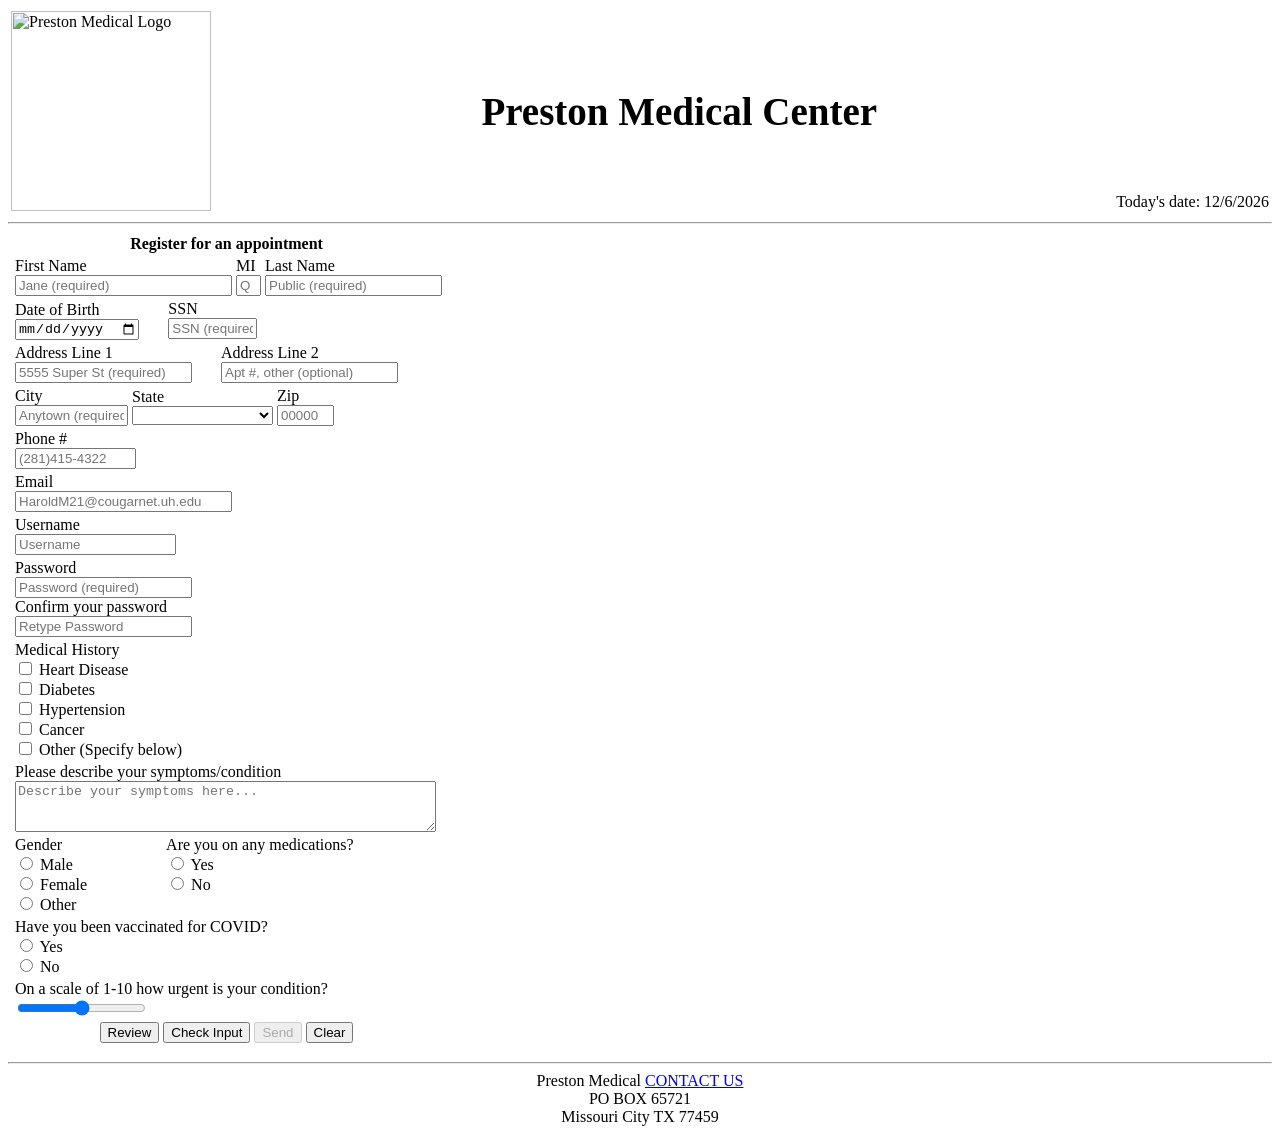
==== index.html @ 897cddad "Create index.html" ====
<!-- 
 Name: Cinque Preston
 File: homework1.html
 Date Created: 2026-02-15
 Date Updated: 2026-03-24
 Purpose: Style sheet for MIS 3371 HW1
-->
<html>
    <head>
        <meta charset="utf-8">
        <title>Homework 1</title>
        <link rel="stylesheet" href="homework1.css">
        <link rel="stylesheet" href="homework2.css">
    </head>
 
    <body>
        <div id="header"> 
            <table width="100%">
                <tr>
                    <td>
                        <img 
                            id="logo" 
                            src="SOMETHING.png" 
                            alt="Preston Medical Logo"
                            width="200"
                            height="200"
                        >
                    </td>
                    <td valign="middle" align="center" style="font-weight:bold; font-size:39px;">Preston Medical Center</td>
                    <td valign="bottom" align="right">Today's date: <span id="today"></span></td>
                </tr>
            </table>
        </div>
        <hr>

    <div id="body">
    <form name="register" id="register" onreset="removedata1()" action="homework1-submit.html">
    <table class="form">
    <tr class="form">
        <th class="form" colspan="3">Register for an appointment</th>
    </tr>
    <tr class="form">
    <td align="left"></td>
    <td>
        <span style="display:inline-block; text-align:left;">
            <label for="firstname">First Name</label><br>
            <input type="text" 
                   size="25" 
                   maxlength="30" 
                   id="firstname" 
                   name="firstname" 
                   required 
                   oninput="this.setCustomValidity('')" 
                   title="Enter your first name. Letters, apostrophes, and dashes only. 1-30 characters required."
                   placeholder="Jane (required)">

        </span>
        <span style="display:inline-block; text-align:left;">
            <label for="middleinit">MI</label><br>
            <input type="text" 
                   size="1" 
                   maxlength="1" 
                   id="middleinit" 
                   name="middleinit" 
                   title="Enter your middle initial. One letter only, no numbers or symbols. Optional."
                   placeholder="Q">
        </span>
        <span style="display:inline-block; text-align:left;">
            <label for="lastname">Last Name</label><br>
            <input type="text" 
                   size="20" 
                   maxlength="30" 
                   id="lastname" 
                   name="lastname" 
                   required 
                   oninvalid="this.setCustomValidity('Last Name is Required')" 
                   oninput="this.setCustomValidity('')" 
                   title="Enter your last name. Letters, apostrophes, dashes, and numbers 2-5 only. 1-30 characters required."
                   placeholder="Public (required)">
        </span>
        <span id="name_message" style="color:red;"></span>
        <span id="lastname_message" style="color:red;"></span>
    </td>
    </tr>
    <tr class="form">
    <td align="right"></td>
    <td>
        <span style="display:inline-block; text-align:left; margin-right:25px;">
            <label for="DOB">Date of Birth</label><br>
            <input type="date" 
                   id="DOB" 
                   name="DateOfBirth" 
                   required
                   oninvalid="this.setCustomValidity('Date of Birth is Required')"
                   oninput="this.setCustomValidity('')"
                   title="Enter your date of birth. Cannot be in the future or more than 120 years ago. Required.">
        </span>
        <span id="dob_message" style="color:red;"></span>
        <span id="dob_date"></span>
        <span style="display:inline-block; text-align:left;">
            <label for="SSN">SSN</label><br>
            <input type="password" 
                   size="9" 
                   maxlength="11" 
                   id="SSN" 
                   name="SocialSecurity" 
                   required
                   oninvalid="this.setCustomValidity('Social Security # is Required')"
                   oninput="this.setCustomValidity('')"
                   title="Enter your Social Security Number. Required."
                   placeholder="SSN (required)">
        </span>
        <span id="ssn_text" style="color:red;"></span>
    </td>
    </tr>
    <tr class="form">
    <td align="right"></td>
    <td>
        <span style="display:inline-block; text-align:left; margin-right:25px;">
            <label for="addr1">Address Line 1</label><br>
            <input type="text" 
                   size="20" 
                   minlength="4" 
                   maxlength="30" 
                   id="addr1" 
                   name="addr1" 
                   required
                   oninvalid="this.setCustomValidity('At least 1 address line Required')"
                   oninput="this.setCustomValidity('')"
                   title="Enter your street address. 2-30 characters required."
                   placeholder="5555 Super St (required)">
        </span>
        <span id="addr1_text" style="color:red;"></span>

        <span style="display:inline-block; text-align:left;">
            <label for="addr2">Address Line 2</label><br>
            <input type="text" 
                   size="20" 
                   maxlength="30" 
                   id="addr2" 
                   name="addr2"
                   title="Enter your apartment number or additional address info. 2-30 characters if entered. Optional."
                   placeholder="Apt #, other (optional)">
        </span>
        <span id="addr2_text" style="color:red;"></span>
    </td>
    </tr>
    <tr class="form">
    <td align="right"></td>
    <td>
        <span style="display:inline-block; text-align:left;">
            <label for="city">City</label><br>
            <input type="text" 
                   size="12" 
                   maxlength="25" 
                   id="city" 
                   name="city" 
                   required
                   oninvalid="this.setCustomValidity('You forgot City')"
                   oninput="this.setCustomValidity('')"
                   title="Enter your city. 2-30 characters required."
                   placeholder="Anytown (required)">
        </span>
        <span style="display:inline-block; text-align:left;">
            <label for="state">State</label><br>
            <select id="state" name="state" required>
                <option value=""></option>
                <option value="AL">Alabama</option>
                <option value="AK">Alaska</option>
                <option value="AZ">Arizona</option>
                <option value="AR">Arkansas</option>
                <option value="CA">California</option>
                <option value="CO">Colorado</option>
                <option value="CT">Connecticut</option>
                <option value="DE">Delaware</option>
                <option value="DC">District Of Columbia</option>
                <option value="FL">Florida</option>
                <option value="GA">Georgia</option>
                <option value="HI">Hawaii</option>
                <option value="ID">Idaho</option>
                <option value="IL">Illinois</option>
                <option value="IN">Indiana</option>
                <option value="IA">Iowa</option>
                <option value="KS">Kansas</option>
                <option value="KY">Kentucky</option>
                <option value="LA">Louisiana</option>
                <option value="ME">Maine</option>
                <option value="MD">Maryland</option>
                <option value="MA">Massachusetts</option>
                <option value="MI">Michigan</option>
                <option value="MN">Minnesota</option>
                <option value="MS">Mississippi</option>
                <option value="MO">Missouri</option>
                <option value="MT">Montana</option>
                <option value="NE">Nebraska</option>
                <option value="NV">Nevada</option>
                <option value="NH">New Hampshire</option>
                <option value="NJ">New Jersey</option>
                <option value="NM">New Mexico</option>
                <option value="NY">New York</option>
                <option value="NC">North Carolina</option>
                <option value="ND">North Dakota</option>
                <option value="OH">Ohio</option>
                <option value="OK">Oklahoma</option>
                <option value="OR">Oregon</option>
                <option value="PA">Pennsylvania</option>
                <option value="RI">Rhode Island</option>
                <option value="SC">South Carolina</option>
                <option value="SD">South Dakota</option>
                <option value="TN">Tennessee</option>
                <option value="TX">Texas</option>
                <option value="UT">Utah</option>
                <option value="VT">Vermont</option>
                <option value="VA">Virginia</option>
                <option value="WA">Washington</option>
                <option value="WV">West Virginia</option>
                <option value="WI">Wisconsin</option>
                <option value="WY">Wyoming</option>
            </select>
        </span>
        <span style="display:inline-block; text-align:left;">
            <label for="zip">Zip</label><br>
            <input type="text" 
                   pattern="[0-9]{5}" 
                   size="5" 
                   maxlength="5" 
                   id="zip" 
                   name="zip" 
                   required
                   oninvalid="this.setCustomValidity('5 Digit Zip/Postal Code required')"
                   oninput="this.setCustomValidity('')"
                   title="Enter your 5-digit zip code. Zip+4 format also accepted (00000-0000). Required."
                   placeholder="00000">
        </span>
        <span id="City_text" style="color:red;"></span><span id="State_text" style="color:red;"></span><span id="zip_text" style="color:red;"></span>
    </td>
    </tr>
    <tr class="form">
    <td align="right"></td>
    <td>
        <span style="display:inline-block; text-align:left;">
            <label for="phone">Phone #</label><br>
            <input type="text" 
                   size="13" 
                   maxlength="13" 
                   id="phone" 
                   name="phone"
                   title="Enter your phone number in format 000-000-0000. Optional."
                   placeholder="(281)415-4322">
        </span>
        <span id="phone_text" style="color:red;"></span>
    </td>
    </tr>
    <tr class="form">
    <td align="right"></td>
    <td>
        <span style="display:inline-block; text-align:left;">
            <label for="email1">Email</label><br>
            <input type="email" 
                   size="25" 
                   id="email1" 
                   name="email1"
                   title="Enter your email address in format name@domain.tld. Optional."
                   placeholder="HaroldM21@cougarnet.uh.edu">
        </span>
        <span id="Email_Text" style="color:red;"></span>
    </td>
    </tr>
    <tr class="form">
    <td align="right"></td>
    <td>
        <span style="display:inline-block; text-align:left;">
            <label for="user">Username</label><br>
            <input type="text" 
                   size="18"
                   maxlength="20"
                   id="user" 
                   name="user"
                   placeholder="Username"
                   required
                   title="Enter a username. 5-30 characters, letters and numbers only, cannot start with a number, no spaces. Required."
                   oninvalid="this.setCustomValidity('Username is Required')"
                   oninput="this.setCustomValidity('')"
            >
        </span>
        <span id="user_text" style="color:red;"></span>
    </td>
    </tr>
    <tr class="form">
    <td align="right"></td>
    <td>
        <span style="display:inline-block; text-align:left; margin-right:25px;">
            <label for="pass">Password</label><br>
            <input type="password" 
                   size="20" 
                   maxlength="25" 
                   id="pass" 
                   name="Password" 
                   required
                   placeholder="Password (required)"
                   title="Enter a password. 8-30 characters, must include 1 uppercase, 1 lowercase, 1 number, and 1 special character. Cannot contain your name or username."
                   oninvalid="this.setCustomValidity('Password is Required')"
                   oninput="this.setCustomValidity('')"
            >
        </span>
        <span id="pass_text" style="display:block; color:red;"></span>
        <span id="pass_text2" style="display:block; color:red;"></span>
        <span id="pass_text3" style="display:block; color:red;"></span>
        <span id="pass_text4" style="display:block; color:red;"></span>
        <span id="pass_text5" style="display:block; color:red;"></span>
        <span id="pass_text6" style="display:block; color:red;"></span>
        <span id="pass_text7" style="display:block; color:red;"></span>
        <span id="pass_text8" style="display:block; color:red;"></span>
        <span id="pass_text9" style="display:block; color:red;"></span>
        <span style="display:inline-block; text-align:left;">
            <label for="confirmPass">Confirm your password</label><br>
            <input type="password" 
                   size="20" 
                   maxlength="25" 
                   id="confirmPass" 
                   name="confirmPass" 
                   required
                   title="Re-enter your password to confirm it matches."
                   placeholder="Retype Password"
            >
        </span>
        <span id="confirmPass_text" style="color:red;"></span>
    </td>
    </tr>
    <tr class="form">
    <td align="right"></td>
    <td>
        <span style="display:inline-block; text-align:left;">
            <label>Medical History</label><br>
            <input type="checkbox" id="illness1" name="illness1" value="Heart Disease">
            <label for="illness1">Heart Disease</label><br>
            <input type="checkbox" id="illness2" name="illness2" value="Diabetes">
            <label for="illness2">Diabetes</label><br>
            <input type="checkbox" id="illness3" name="illness3" value="Hypertension">
            <label for="illness3">Hypertension</label><br>
            <input type="checkbox" id="illness4" name="illness4" value="Cancer">
            <label for="illness4">Cancer</label><br>
            <input type="checkbox" id="illnessOther" name="illnessOther" value="Other">
            <label for="illnessOther">Other (Specify below)</label><br>
        </span>
        <span id="Medical_Check"></span>
    </td>
    </tr>
    <tr class="form">
    <td align="right"></td>
    <td>
        <span style="display:inline-block; text-align:left;">
            <label for="description">Please describe your symptoms/condition</label><br>
            <textarea 
                id="description" 
                name="description" 
                rows="3" 
                cols="50"
                title="Describe your symptoms or condition. Optional."
                placeholder="Describe your symptoms here..."></textarea>
        </span>
    </td>
    </tr>
    <tr class="form">
    <td align="right"></td>
    <td>
        <span style="display:inline-block; text-align:left; margin-right:75px;">
            <label>Gender</label><br>
            <input type="radio" id="male" name="gender" value="male" required>
                <label for="male">Male</label><br>
            <input type="radio" id="female" name="gender" value="female">
                <label for="female">Female</label><br>
            <input type="radio" id="othergender" name="gender" value="other">
                <label for="othergender">Other</label>
        </span>
        <span style="display:inline-block; text-align:left; vertical-align: top">
            <label>Are you on any medications?</label><br>
            <input type="radio" id="medyes" name="medication" value="yes" required>
                <label for="medyes">Yes</label><br>
            <input type="radio" id="medno" name="medication" value="no">
                <label for="medno">No</label><br>
        </span>
    </td>
    </tr>
    <tr class="form">
    <td align="right"></td>
    <td>
        <span style="display:inline-block; text-align:left;">
            <label>Have you been vaccinated for COVID?</label><br>
            <input type="radio" id="vacyes" name="vaccination" value="yes" required>
                <label for="vacyes">Yes</label><br>
            <input type="radio" id="vacno" name="vaccination" value="no">
                <label for="vacno">No</label><br>
        </span>
    </td>
    </tr>
    <tr class="form">
    <td align="right"></td>
    <td>
        <span style="display:inline-block; text-align:left;">
            <label for="feeling">On a scale of 1-10 how urgent is your condition?</label><br>
            <input type="range" 
                   id="feeling" 
                   name="feeling"
                   min="0"
                   max="10"
                   oninput="document.getElementById('urgencyValue').innerHTML = this.value">
        </span>
        <span id="urgencyValue" style="margin-left:10px;"></span>
    </td>
    </tr>

    <tr>        
        <td colspan="3">
            <center>
            <input type="button" id="getdata" value="Review" onclick="getdata1()">
            <input type="button" id="check" value="Check Input" onclick="checkform()">
            <input type="submit" value="Send" id="submit" disabled>
            <input type="reset" value="Clear">
            </center>
        </td>
    </tr>
    </table>
    </form> 
    </div>

    <div id="footer">
        <hr>
        <center>
        Preston Medical
        <a href="https://theuselessweb.com/" class="contact-btn">CONTACT US</a>
        <br>
        PO BOX 65721
        <br>
        Missouri City TX 77459
        </center>
    </div>

<!-- Output table appears here after clicking Review -->
<div id="outputformdata"></div>

<!-- Load external JavaScript -->
<script src="homework2.js"></script>
<script>
    document.getElementById("today").innerHTML = new Date().toLocaleDateString();
</script>
</body>
</html>
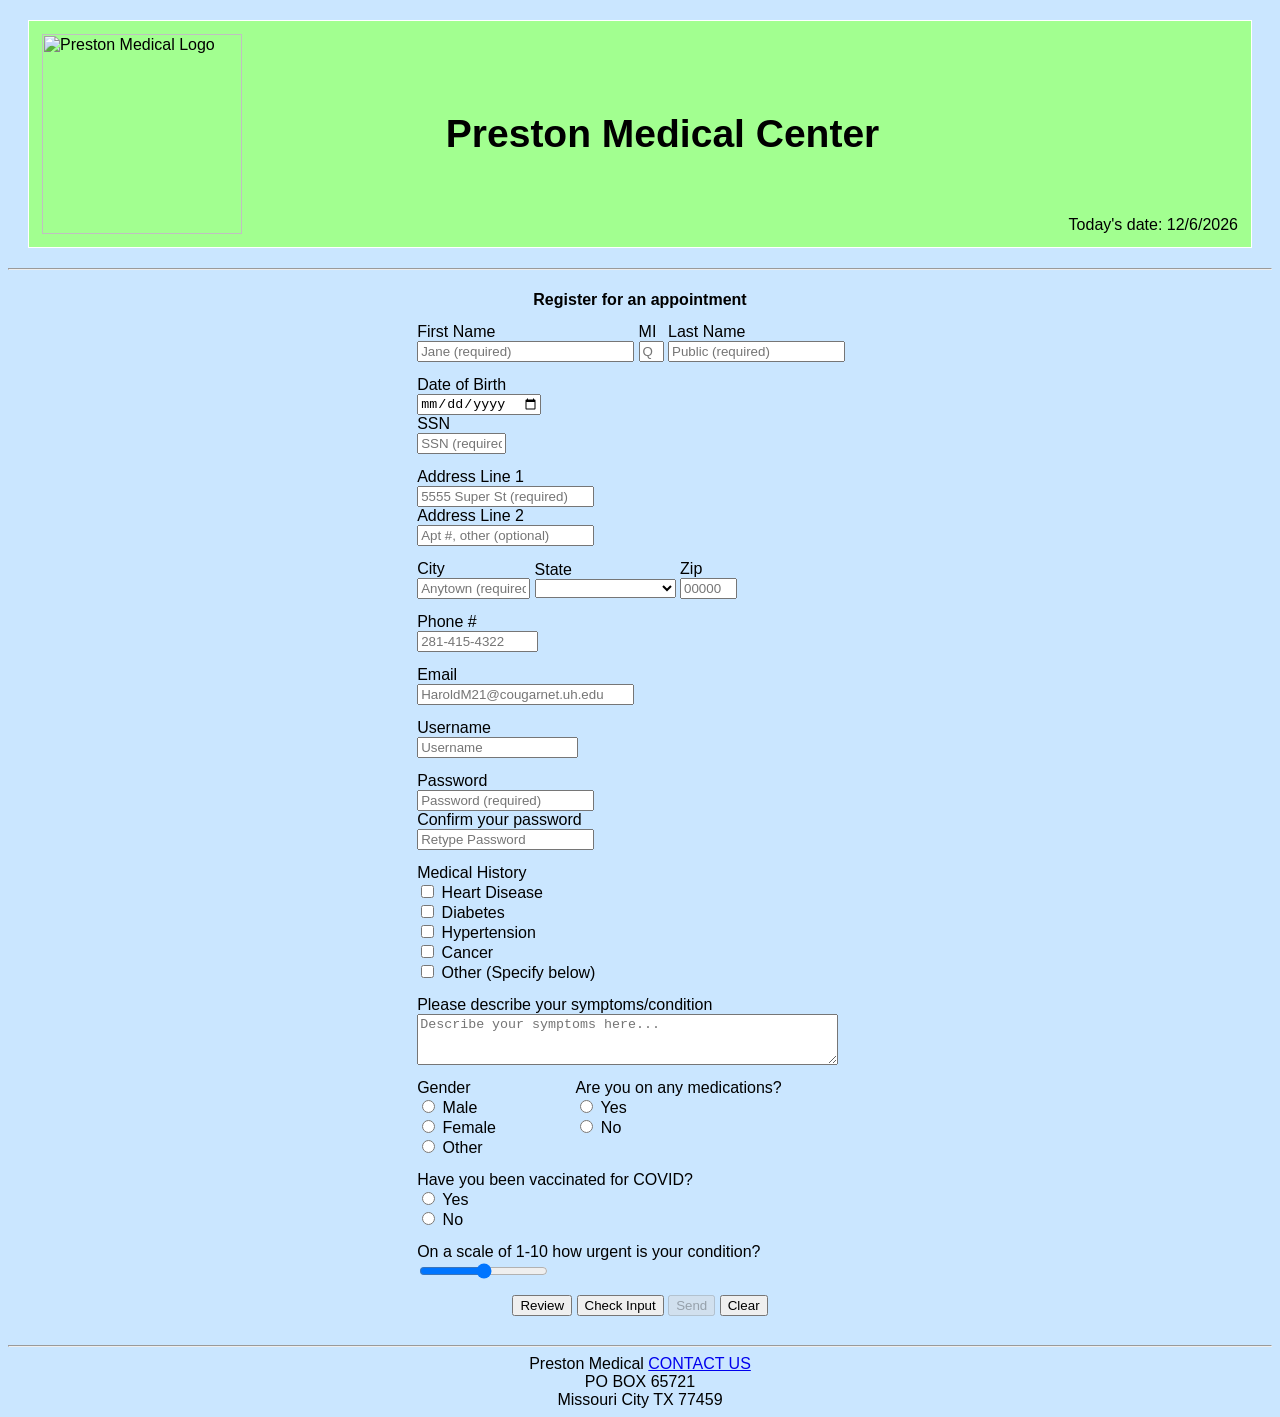
==== commit 2ccd2cd0: "Add files via upload" ====
--- a/index.html
+++ b/index.html
@@ -1,15 +1,15 @@
 
 <!-- 
  Name: Cinque Preston
- File: homework1.html
+ File: homework3.html
  Date Created: 2026-02-15
- Date Updated: 2026-03-24
- Purpose: Style sheet for MIS 3371 HW1
+ Date Updated: 2026-04-08
+ Purpose: Medical registration form with on-the-fly validation
 -->
 <html>
     <head>
         <meta charset="utf-8">
-        <title>Homework 1</title>
+        <title>Homework 3</title>
         <link rel="stylesheet" href="homework1.css">
         <link rel="stylesheet" href="homework2.css">
     </head>
@@ -52,9 +52,9 @@
                    name="firstname" 
                    required 
                    oninput="this.setCustomValidity('')" 
+                   onblur="checkfirstname()"
                    title="Enter your first name. Letters, apostrophes, and dashes only. 1-30 characters required."
                    placeholder="Jane (required)">
-
         </span>
         <span style="display:inline-block; text-align:left;">
             <label for="middleinit">MI</label><br>
@@ -62,7 +62,8 @@
                    size="1" 
                    maxlength="1" 
                    id="middleinit" 
-                   name="middleinit" 
+                   name="middleinit"
+                   onblur="checkmiddle()"
                    title="Enter your middle initial. One letter only, no numbers or symbols. Optional."
                    placeholder="Q">
         </span>
@@ -75,12 +76,13 @@
                    name="lastname" 
                    required 
                    oninvalid="this.setCustomValidity('Last Name is Required')" 
-                   oninput="this.setCustomValidity('')" 
+                   oninput="this.setCustomValidity('')"
+                   onblur="checklastname()"
                    title="Enter your last name. Letters, apostrophes, dashes, and numbers 2-5 only. 1-30 characters required."
                    placeholder="Public (required)">
         </span>
-        <span id="name_message" style="color:red;"></span>
-        <span id="lastname_message" style="color:red;"></span>
+        <span id="name_message" style="display:block; color:red;"></span>
+        <span id="lastname_message" style="display:block; color:red;"></span>
     </td>
     </tr>
     <tr class="form">
@@ -94,9 +96,10 @@
                    required
                    oninvalid="this.setCustomValidity('Date of Birth is Required')"
                    oninput="this.setCustomValidity('')"
+                   onblur="checkDOB()"
                    title="Enter your date of birth. Cannot be in the future or more than 120 years ago. Required.">
         </span>
-        <span id="dob_message" style="color:red;"></span>
+        <span id="dob_message" style="display:block; color:red;"></span>
         <span id="dob_date"></span>
         <span style="display:inline-block; text-align:left;">
             <label for="SSN">SSN</label><br>
@@ -107,11 +110,12 @@
                    name="SocialSecurity" 
                    required
                    oninvalid="this.setCustomValidity('Social Security # is Required')"
-                   oninput="this.setCustomValidity('')"
-                   title="Enter your Social Security Number. Required."
+                   oninput="formatSSN()"
+                   onblur="checkSSN()"
+                   title="Enter your 9-digit Social Security Number. Auto-formats as 000-00-0000. Required."
                    placeholder="SSN (required)">
         </span>
-        <span id="ssn_text" style="color:red;"></span>
+        <span id="ssn_text" style="display:block; color:red;"></span>
     </td>
     </tr>
     <tr class="form">
@@ -128,11 +132,11 @@
                    required
                    oninvalid="this.setCustomValidity('At least 1 address line Required')"
                    oninput="this.setCustomValidity('')"
+                   onblur="checkaddr1()"
                    title="Enter your street address. 2-30 characters required."
                    placeholder="5555 Super St (required)">
         </span>
-        <span id="addr1_text" style="color:red;"></span>
-
+        <span id="addr1_text" style="display:block; color:red;"></span>
         <span style="display:inline-block; text-align:left;">
             <label for="addr2">Address Line 2</label><br>
             <input type="text" 
@@ -140,10 +144,11 @@
                    maxlength="30" 
                    id="addr2" 
                    name="addr2"
+                   onblur="checkaddr2()"
                    title="Enter your apartment number or additional address info. 2-30 characters if entered. Optional."
                    placeholder="Apt #, other (optional)">
         </span>
-        <span id="addr2_text" style="color:red;"></span>
+        <span id="addr2_text" style="display:block; color:red;"></span>
     </td>
     </tr>
     <tr class="form">
@@ -159,12 +164,14 @@
                    required
                    oninvalid="this.setCustomValidity('You forgot City')"
                    oninput="this.setCustomValidity('')"
+                   onblur="checkcity()"
                    title="Enter your city. 2-30 characters required."
                    placeholder="Anytown (required)">
         </span>
         <span style="display:inline-block; text-align:left;">
             <label for="state">State</label><br>
-            <select id="state" name="state" required>
+            <select id="state" name="state" required
+                    onblur="checkstate()">
                 <option value=""></option>
                 <option value="AL">Alabama</option>
                 <option value="AK">Alaska</option>
@@ -224,16 +231,19 @@
             <input type="text" 
                    pattern="[0-9]{5}" 
                    size="5" 
-                   maxlength="5" 
+                   maxlength="10" 
                    id="zip" 
                    name="zip" 
                    required
                    oninvalid="this.setCustomValidity('5 Digit Zip/Postal Code required')"
                    oninput="this.setCustomValidity('')"
+                   onblur="checkzip()"
                    title="Enter your 5-digit zip code. Zip+4 format also accepted (00000-0000). Required."
                    placeholder="00000">
         </span>
-        <span id="City_text" style="color:red;"></span><span id="State_text" style="color:red;"></span><span id="zip_text" style="color:red;"></span>
+        <span id="City_text" style="display:block; color:red;"></span>
+        <span id="State_text" style="display:block; color:red;"></span>
+        <span id="zip_text" style="display:block; color:red;"></span>
     </td>
     </tr>
     <tr class="form">
@@ -246,10 +256,11 @@
                    maxlength="13" 
                    id="phone" 
                    name="phone"
+                   onblur="checkphone()"
                    title="Enter your phone number in format 000-000-0000. Optional."
-                   placeholder="(281)415-4322">
-        </span>
-        <span id="phone_text" style="color:red;"></span>
+                   placeholder="281-415-4322">
+        </span>
+        <span id="phone_text" style="display:block; color:red;"></span>
     </td>
     </tr>
     <tr class="form">
@@ -261,10 +272,11 @@
                    size="25" 
                    id="email1" 
                    name="email1"
+                   onblur="checkemail()"
                    title="Enter your email address in format name@domain.tld. Optional."
                    placeholder="HaroldM21@cougarnet.uh.edu">
         </span>
-        <span id="Email_Text" style="color:red;"></span>
+        <span id="Email_Text" style="display:block; color:red;"></span>
     </td>
     </tr>
     <tr class="form">
@@ -282,9 +294,10 @@
                    title="Enter a username. 5-30 characters, letters and numbers only, cannot start with a number, no spaces. Required."
                    oninvalid="this.setCustomValidity('Username is Required')"
                    oninput="this.setCustomValidity('')"
+                   onblur="checkuser()"
             >
         </span>
-        <span id="user_text" style="color:red;"></span>
+        <span id="user_text" style="display:block; color:red;"></span>
     </td>
     </tr>
     <tr class="form">
@@ -302,6 +315,7 @@
                    title="Enter a password. 8-30 characters, must include 1 uppercase, 1 lowercase, 1 number, and 1 special character. Cannot contain your name or username."
                    oninvalid="this.setCustomValidity('Password is Required')"
                    oninput="this.setCustomValidity('')"
+                   onblur="passwordentry()"
             >
         </span>
         <span id="pass_text" style="display:block; color:red;"></span>
@@ -323,9 +337,10 @@
                    required
                    title="Re-enter your password to confirm it matches."
                    placeholder="Retype Password"
+                   onblur="checkpassword2()"
             >
         </span>
-        <span id="confirmPass_text" style="color:red;"></span>
+        <span id="confirmPass_text" style="display:block; color:red;"></span>
     </td>
     </tr>
     <tr class="form">
@@ -417,7 +432,7 @@
             <input type="button" id="getdata" value="Review" onclick="getdata1()">
             <input type="button" id="check" value="Check Input" onclick="checkform()">
             <input type="submit" value="Send" id="submit" disabled>
-            <input type="reset" value="Clear">
+            <input type="reset" value="Clear" onclick="document.getElementById('submit').disabled = true;">
             </center>
         </td>
     </tr>
@@ -441,7 +456,7 @@
 <div id="outputformdata"></div>
 
 <!-- Load external JavaScript -->
-<script src="homework2.js"></script>
+<script src="homework3.js"></script>
 <script>
     document.getElementById("today").innerHTML = new Date().toLocaleDateString();
 </script>
--- a/homework1.css
+++ b/homework1.css
@@ -0,0 +1,33 @@
+   /* 
+ Name: Cinque Preston
+ File: homework1.css
+ Date Created: 2026-02-15
+ Date Updated: 2026-02-23
+ Purpose: Style sheet for MIS 3371 HW1
+ */
+ body 
+{
+    background-color: rgb(202, 230, 255);
+    font-family: 'Lucida Sans', 'Lucida Sans Regular', 'Lucida Grande', 'Lucida Sans Unicode', Geneva, Verdana, sans-serif;
+}
+table.form, tr.form, td.form 
+{
+  margin: 0 auto;
+  width: 500px;
+  opacity: 1;
+  font-family: 'Lucida Sans', 'Lucida Sans Regular', 'Lucida Grande', 'Lucida Sans Unicode', Geneva, Verdana, sans-serif
+  background-color:rgb(255, 255, 255);
+  padding: 0px;
+  border-spacing: 12px;
+  color:rgb(0, 0, 0);
+}
+#header 
+{
+    background-color: rgb(162, 255, 144);
+    border: 1px solid #ffffff;
+    margin: 20px;
+    padding: 10px;
+    font-family: 'Lucida Sans', 'Lucida Sans Regular', 'Lucida Grande', 'Lucida Sans Unicode', Geneva, Verdana, sans-serif
+}
+
+
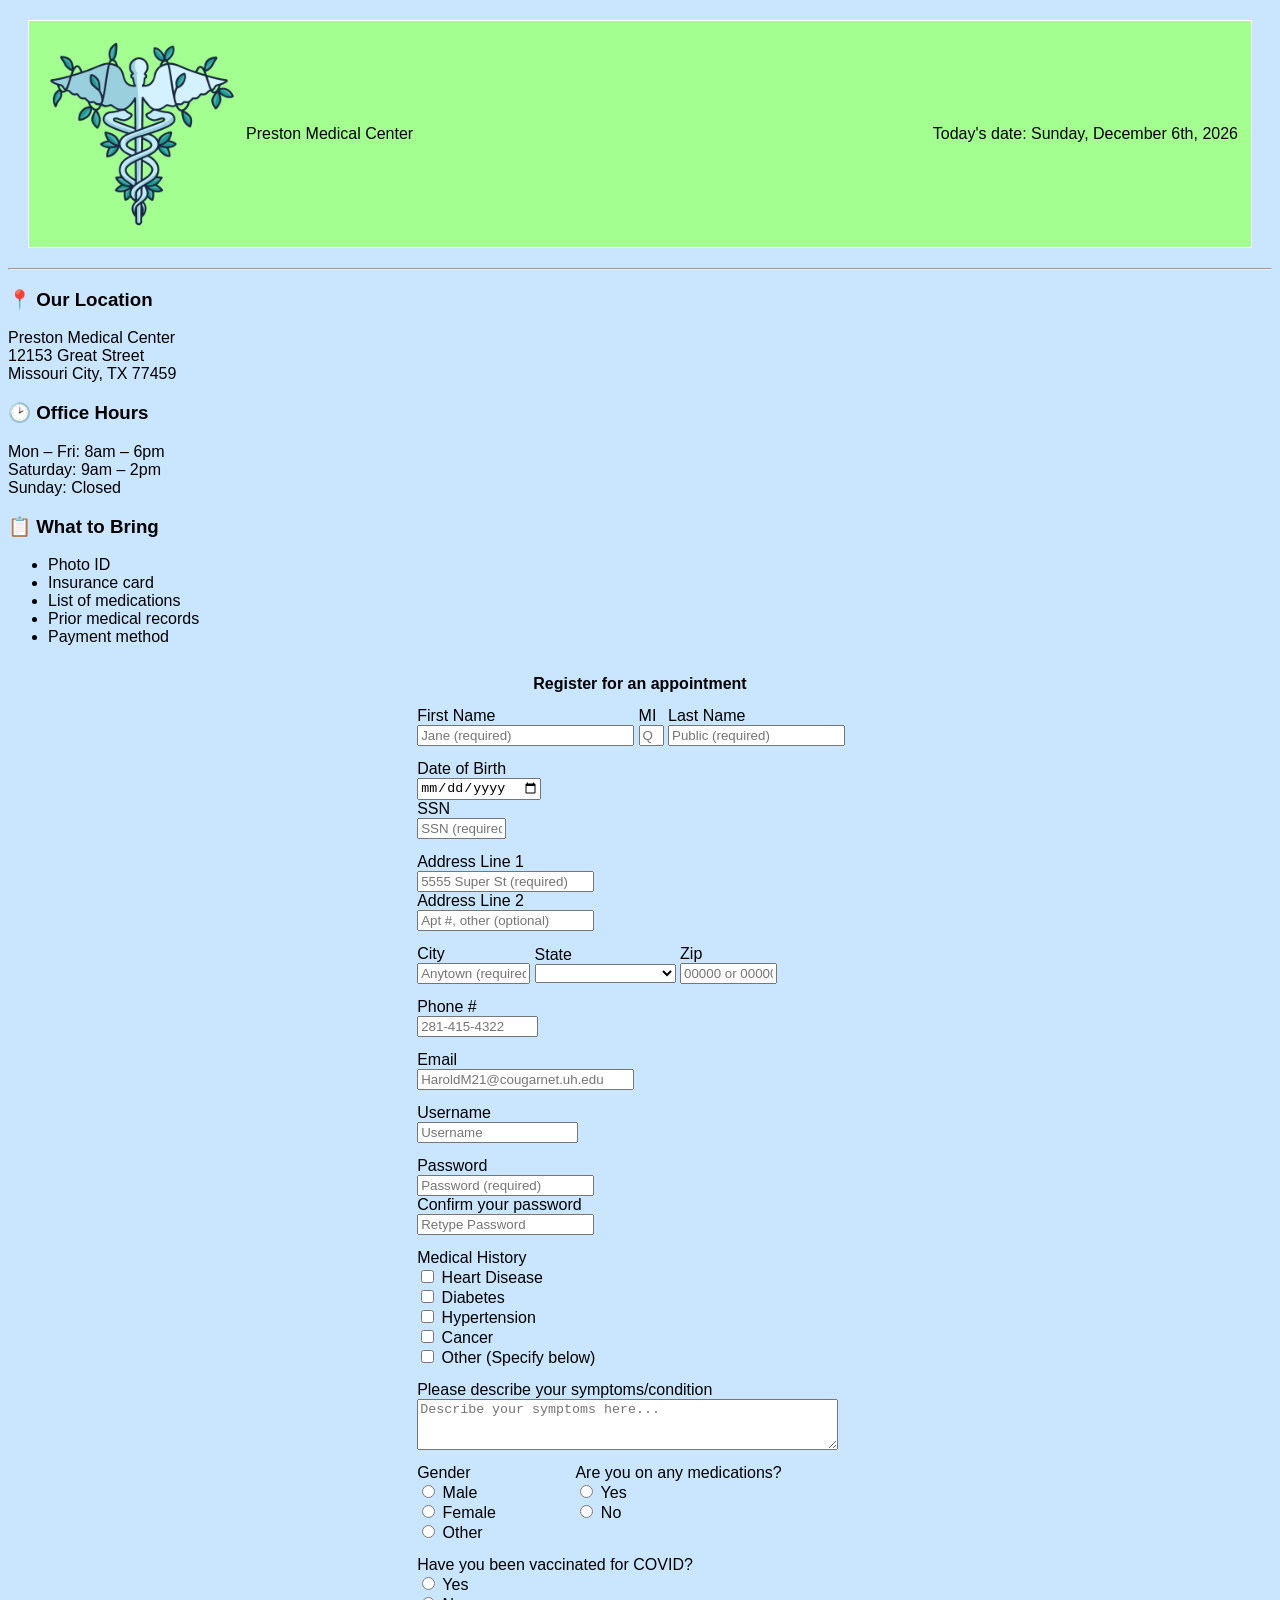
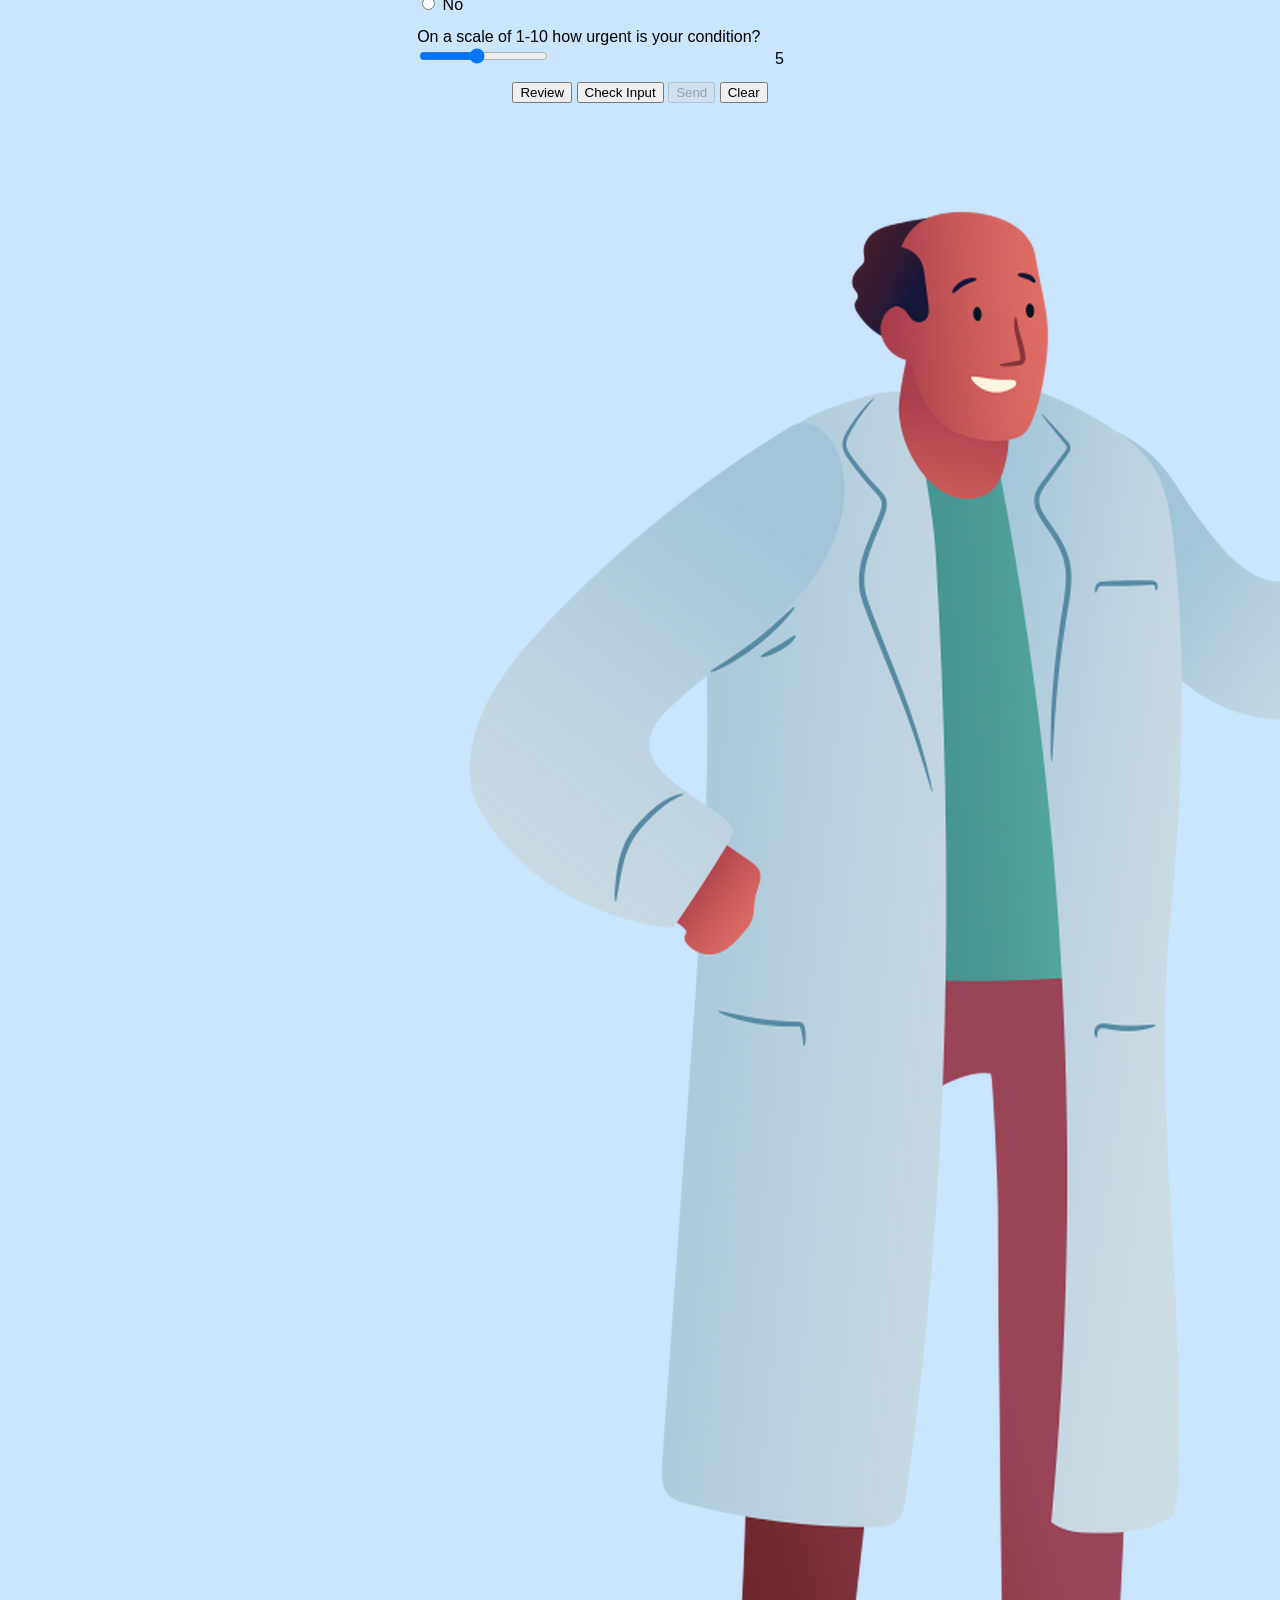
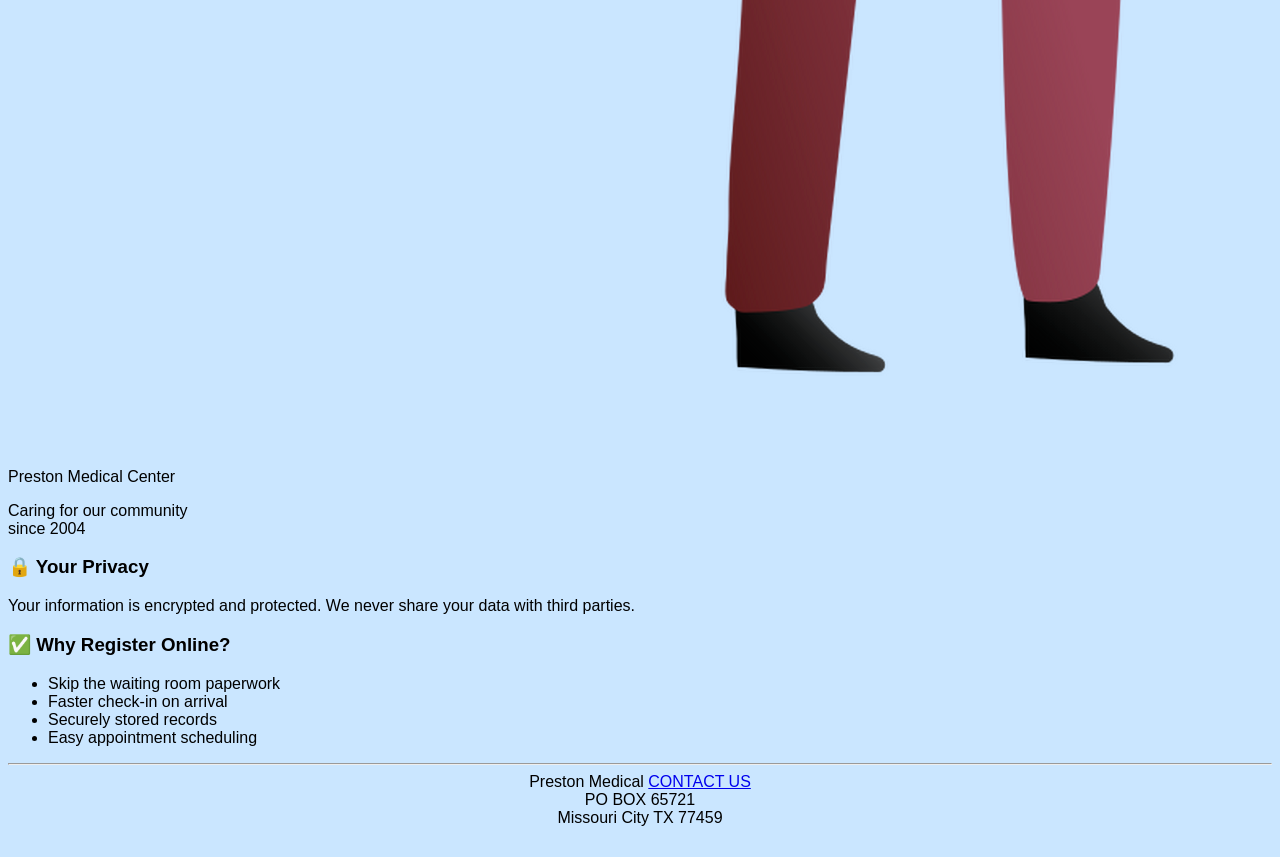
==== commit 0c013774: "Update index.html" ====
--- a/index.html
+++ b/index.html
@@ -1,15 +1,15 @@
-
-<!-- 
- Name: Cinque Preston
- File: homework3.html
- Date Created: 2026-02-15
- Date Updated: 2026-04-08
- Purpose: Medical registration form with on-the-fly validation
+<!--
+ Program name: index.html
+ Author: Cinque Preston
+ Date created: 2026-02-15
+ Date last edited: 2026-04-20
+ Version: 2.0
+ Description: Preston Medical Center patient registration form (combined).
 -->
 <html>
     <head>
         <meta charset="utf-8">
-        <title>Homework 3</title>
+        <title>Appointment Registration - Preston Medical Center</title>
         <link rel="stylesheet" href="homework1.css">
         <link rel="stylesheet" href="homework2.css">
     </head>
@@ -27,14 +27,42 @@
                             height="200"
                         >
                     </td>
-                    <td valign="middle" align="center" style="font-weight:bold; font-size:39px;">Preston Medical Center</td>
-                    <td valign="bottom" align="right">Today's date: <span id="today"></span></td>
+                    <td class="banner-title" style="width:100%;">Preston Medical Center</td>
+                    <td class="banner-date" style="white-space: nowrap;">Today's date: <span id="today"></span></td>
                 </tr>
             </table>
         </div>
         <hr>
 
-    <div id="body">
+    <div id="main-layout">
+
+      <!-- Left panel -->
+      <div id="left-panel">
+        <div class="info-card">
+          <h3>&#128205; Our Location</h3>
+          <p>Preston Medical Center<br>
+             12153 Great Street<br>
+             Missouri City, TX 77459</p>
+        </div>
+        <div class="info-card">
+          <h3>&#128337; Office Hours</h3>
+          <p>Mon &ndash; Fri: 8am &ndash; 6pm<br>
+             Saturday: 9am &ndash; 2pm<br>
+             Sunday: Closed</p>
+        </div>
+        <div class="info-card">
+          <h3>&#128203; What to Bring</h3>
+          <ul>
+            <li>Photo ID</li>
+            <li>Insurance card</li>
+            <li>List of medications</li>
+            <li>Prior medical records</li>
+            <li>Payment method</li>
+          </ul>
+        </div>
+      </div>
+
+      <div id="body">
     <form name="register" id="register" onreset="removedata1()" action="homework1-submit.html">
     <table class="form">
     <tr class="form">
@@ -100,7 +128,6 @@
                    title="Enter your date of birth. Cannot be in the future or more than 120 years ago. Required.">
         </span>
         <span id="dob_message" style="display:block; color:red;"></span>
-        <span id="dob_date"></span>
         <span style="display:inline-block; text-align:left;">
             <label for="SSN">SSN</label><br>
             <input type="password" 
@@ -125,7 +152,7 @@
             <label for="addr1">Address Line 1</label><br>
             <input type="text" 
                    size="20" 
-                   minlength="4" 
+                   minlength="2" 
                    maxlength="30" 
                    id="addr1" 
                    name="addr1" 
@@ -170,8 +197,7 @@
         </span>
         <span style="display:inline-block; text-align:left;">
             <label for="state">State</label><br>
-            <select id="state" name="state" required
-                    onblur="checkstate()">
+            <select id="state" name="state" required onblur="checkstate()">
                 <option value=""></option>
                 <option value="AL">Alabama</option>
                 <option value="AK">Alaska</option>
@@ -182,6 +208,7 @@
                 <option value="CT">Connecticut</option>
                 <option value="DE">Delaware</option>
                 <option value="DC">District Of Columbia</option>
+                <option value="PR">Puerto Rico</option>
                 <option value="FL">Florida</option>
                 <option value="GA">Georgia</option>
                 <option value="HI">Hawaii</option>
@@ -229,17 +256,16 @@
         <span style="display:inline-block; text-align:left;">
             <label for="zip">Zip</label><br>
             <input type="text" 
-                   pattern="[0-9]{5}" 
-                   size="5" 
+                   size="10" 
                    maxlength="10" 
                    id="zip" 
                    name="zip" 
                    required
-                   oninvalid="this.setCustomValidity('5 Digit Zip/Postal Code required')"
+                   oninvalid="this.setCustomValidity('5-digit ZIP code required (e.g. 77002 or 77002-1234)')"
                    oninput="this.setCustomValidity('')"
                    onblur="checkzip()"
-                   title="Enter your 5-digit zip code. Zip+4 format also accepted (00000-0000). Required."
-                   placeholder="00000">
+                   title="Enter your ZIP code. 5 digits required. ZIP+4 format (00000-0000) also accepted and will be trimmed to 5 digits. Required."
+                   placeholder="00000 or 00000-0000">
         </span>
         <span id="City_text" style="display:block; color:red;"></span>
         <span id="State_text" style="display:block; color:red;"></span>
@@ -286,7 +312,7 @@
             <label for="user">Username</label><br>
             <input type="text" 
                    size="18"
-                   maxlength="20"
+                   maxlength="30"
                    id="user" 
                    name="user"
                    placeholder="Username"
@@ -307,7 +333,7 @@
             <label for="pass">Password</label><br>
             <input type="password" 
                    size="20" 
-                   maxlength="25" 
+                   maxlength="30" 
                    id="pass" 
                    name="Password" 
                    required
@@ -331,7 +357,7 @@
             <label for="confirmPass">Confirm your password</label><br>
             <input type="password" 
                    size="20" 
-                   maxlength="25" 
+                   maxlength="30" 
                    id="confirmPass" 
                    name="confirmPass" 
                    required
@@ -418,11 +444,12 @@
             <input type="range" 
                    id="feeling" 
                    name="feeling"
-                   min="0"
+                   min="1"
                    max="10"
+                   value="5"
                    oninput="document.getElementById('urgencyValue').innerHTML = this.value">
         </span>
-        <span id="urgencyValue" style="margin-left:10px;"></span>
+        <span id="urgencyValue" style="margin-left:10px;">5</span>
     </td>
     </tr>
 
@@ -437,8 +464,31 @@
         </td>
     </tr>
     </table>
-    </form> 
-    </div>
+    </form>
+      </div><!-- end #body -->
+
+      <div id="right-panel">
+        <div class="graphic-panel">
+          <img src="waving.png" alt="Friendly doctor welcoming patients" class="doctor-img">
+          <p class="graphic-title">Preston Medical Center</p>
+          <p class="graphic-sub">Caring for our community<br>since 2004</p>
+        </div>
+        <div class="info-card trust-card">
+          <h3>&#128274; Your Privacy</h3>
+          <p>Your information is encrypted and protected. We never share your data with third parties.</p>
+        </div>
+        <div class="info-card trust-card">
+          <h3>&#9989; Why Register Online?</h3>
+          <ul>
+            <li>Skip the waiting room paperwork</li>
+            <li>Faster check-in on arrival</li>
+            <li>Securely stored records</li>
+            <li>Easy appointment scheduling</li>
+          </ul>
+        </div>
+      </div>
+
+    </div><!-- end #main-layout -->
 
     <div id="footer">
         <hr>
@@ -456,9 +506,22 @@
 <div id="outputformdata"></div>
 
 <!-- Load external JavaScript -->
-<script src="homework3.js"></script>
+<script src="combined.js"></script>
 <script>
-    document.getElementById("today").innerHTML = new Date().toLocaleDateString();
+    (function() {
+        var days = ["Sunday","Monday","Tuesday","Wednesday","Thursday","Friday","Saturday"];
+        var months = ["January","February","March","April","May","June",
+                      "July","August","September","October","November","December"];
+        var d = new Date();
+        var day = days[d.getDay()];
+        var month = months[d.getMonth()];
+        var date = d.getDate();
+        var year = d.getFullYear();
+        var suffix = (date === 1 || date === 21 || date === 31) ? "st"
+                   : (date === 2 || date === 22) ? "nd"
+                   : (date === 3 || date === 23) ? "rd" : "th";
+        document.getElementById("today").innerHTML = day + ", " + month + " " + date + suffix + ", " + year;
+    })();
 </script>
 </body>
 </html>
--- a/homework2.css
+++ b/homework2.css
@@ -0,0 +1,58 @@
+/* 
+ Name: Cinque Preston
+ File: homework2.css
+ Date Created: 2026-03-24
+ Date Updated: 2026-03-24
+ Purpose: Styles for the review output table
+*/
+#outputformdata {
+    margin-top: 30px;
+}
+table.output {
+    border-collapse: collapse;
+    width: 55%;
+    margin: 30px auto;
+    font-family: Arial, sans-serif;
+    font-size: 14px;
+    box-shadow: 0 2px 6px rgba(0, 0, 0, 0.2);
+}
+/* Header row */
+table.output th {
+    background-color: rgb(162, 255, 144);
+    color: #000;
+    padding: 10px 16px;
+    text-align: center;
+    font-size: 15px;
+    font-weight: bold;
+    border: 2px solid rgb(100, 200, 80);
+    letter-spacing: 0.4px;
+}
+/* All cells */
+table.output td {
+    border: 1px solid rgb(100, 200, 80);
+    padding: 6px 14px;
+    background-color: #fff;
+}
+/* Field Name column */
+td.fieldname {
+    text-align: right;
+    font-weight: bold;
+    color: #111;
+    width: 28%;
+    white-space: nowrap;
+    background-color: rgb(220, 255, 213);
+}
+/* Type column */
+td.fieldtype {
+    text-align: center;
+    color: #333;
+    width: 18%;
+    white-space: nowrap;
+    background-color: rgb(220, 255, 213);
+}
+/* Value column */
+td.outputdata {
+    text-align: left;
+    width: 54%;
+    background-color: #fff;
+}
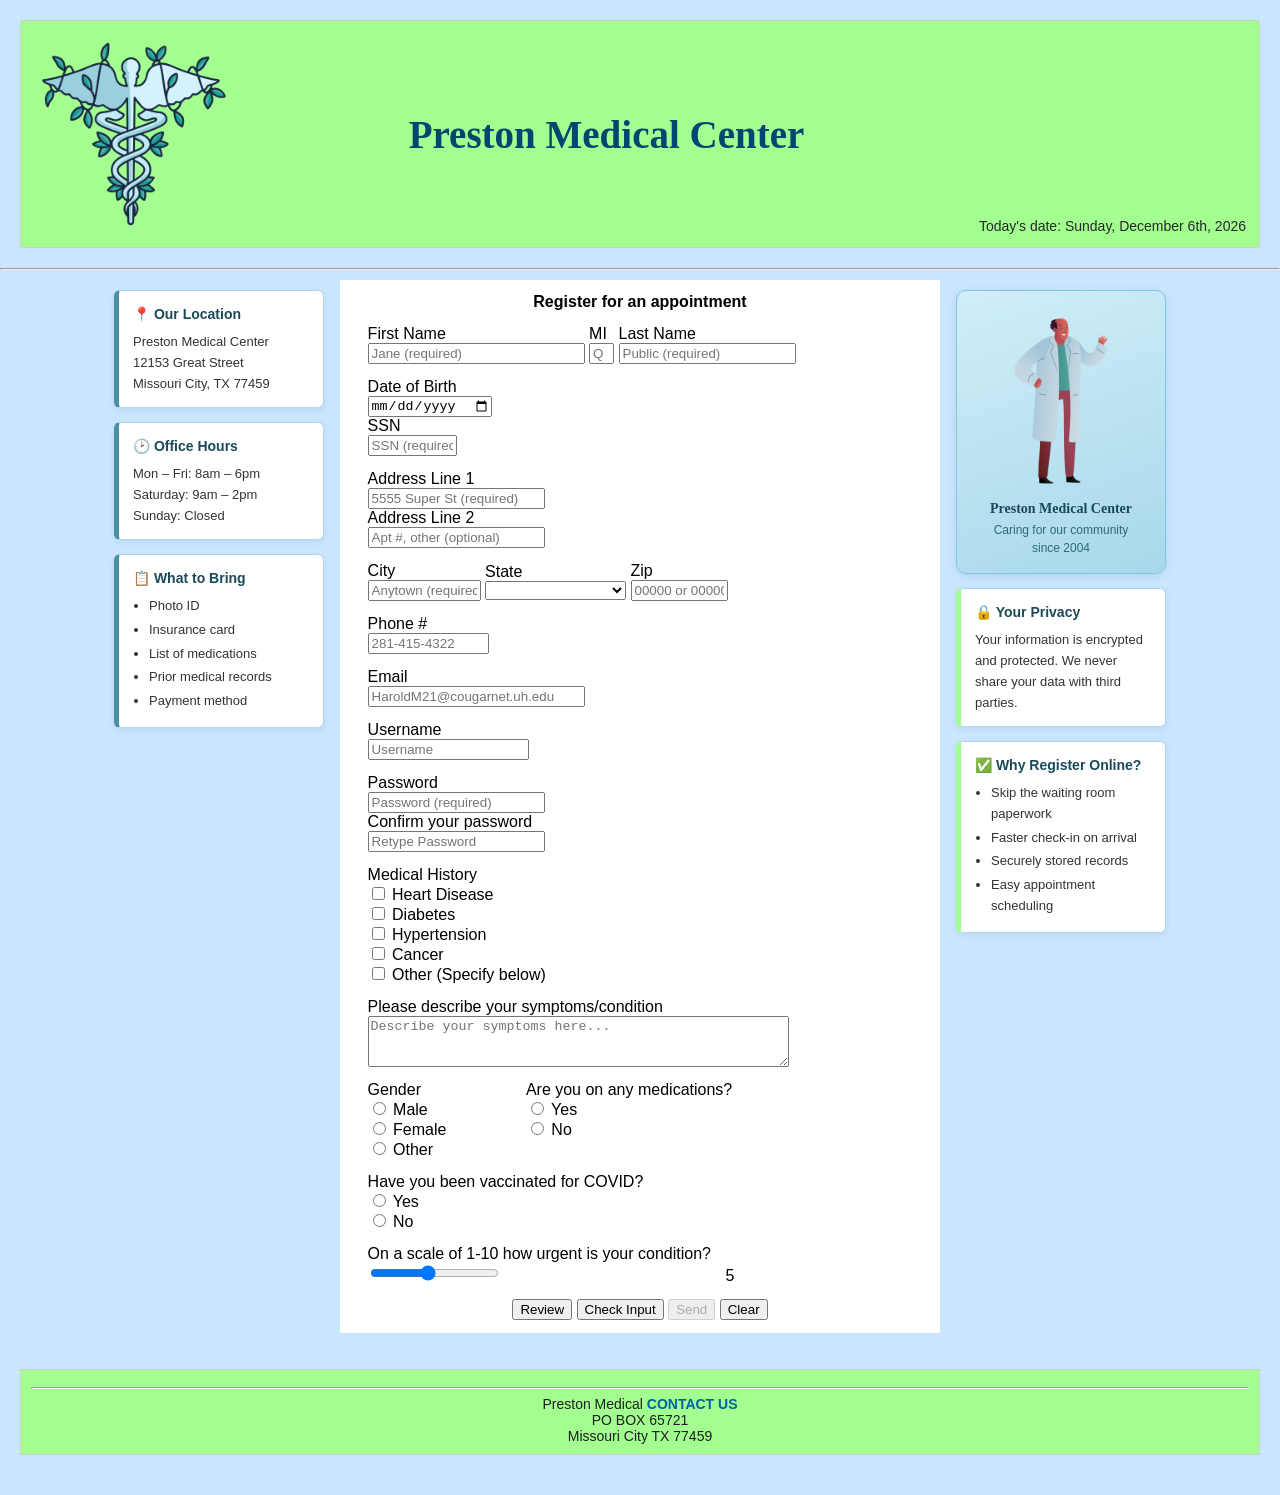
==== commit 5893556c: "Update index.html" ====
--- a/index.html
+++ b/index.html
@@ -506,7 +506,7 @@
 <div id="outputformdata"></div>
 
 <!-- Load external JavaScript -->
-<script src="combined.js"></script>
+<script src="homework3.js"></script>
 <script>
     (function() {
         var days = ["Sunday","Monday","Tuesday","Wednesday","Thursday","Friday","Saturday"];
--- a/homework1.css
+++ b/homework1.css
@@ -1,33 +1,198 @@
-   /* 
- Name: Cinque Preston
- File: homework1.css
- Date Created: 2026-02-15
- Date Updated: 2026-02-23
- Purpose: Style sheet for MIS 3371 HW1
- */
- body 
+/* 
+ Program name: homework1.css
+ Author: Cinque Preston
+ Date created: 2026-02-15
+ Date last edited: 2026-04-20
+ Version: 1.3
+ Description: External stylesheet for the Preston Medical Center
+*/
+
+/*  Tag Selectors  */
+body 
 {
     background-color: rgb(202, 230, 255);
     font-family: 'Lucida Sans', 'Lucida Sans Regular', 'Lucida Grande', 'Lucida Sans Unicode', Geneva, Verdana, sans-serif;
+    color: rgb(20, 20, 20);
+    margin: 0;
+    padding: 0;
 }
-table.form, tr.form, td.form 
+
+h1, h2, h3
 {
-  margin: 0 auto;
-  width: 500px;
-  opacity: 1;
-  font-family: 'Lucida Sans', 'Lucida Sans Regular', 'Lucida Grande', 'Lucida Sans Unicode', Geneva, Verdana, sans-serif
-  background-color:rgb(255, 255, 255);
-  padding: 0px;
-  border-spacing: 12px;
-  color:rgb(0, 0, 0);
+    font-family: Georgia, 'Times New Roman', serif;
+    color: rgb(0, 80, 120);
 }
+
+/* Hyperlinks */
+a
+{
+    color: rgb(0, 100, 160);
+    text-decoration: none;
+    font-weight: bold;
+}
+
+a:visited
+{
+    color: rgb(90, 0, 130);
+}
+
+a:hover
+{
+    text-decoration: underline;
+    color: rgb(0, 60, 100);
+}
+
+/* ID Selectors */
 #header 
 {
     background-color: rgb(162, 255, 144);
-    border: 1px solid #ffffff;
+    border: 1px solid #ccc;
     margin: 20px;
     padding: 10px;
-    font-family: 'Lucida Sans', 'Lucida Sans Regular', 'Lucida Grande', 'Lucida Sans Unicode', Geneva, Verdana, sans-serif
+    font-family: 'Lucida Sans', 'Lucida Sans Regular', 'Lucida Grande', 'Lucida Sans Unicode', Geneva, Verdana, sans-serif;
+}
+
+#footer
+{
+    background-color: rgb(162, 255, 144);
+    border: 1px solid #ccc;
+    margin: 20px;
+    padding: 10px;
+    text-align: center;
+    font-size: 14px;
+    color: rgb(30, 30, 30);
 }
 
 
+/* Class selectors*/
+table.form, tr.form, td.form 
+{
+    margin: 0 auto;
+    width: 600px;
+    opacity: 1;
+    font-family: 'Lucida Sans', 'Lucida Sans Regular', 'Lucida Grande', 'Lucida Sans Unicode', Geneva, Verdana, sans-serif;
+    background-color: rgb(255, 255, 255);
+    padding: 0px;
+    border-spacing: 12px;
+    color: rgb(0, 0, 0);
+}
+
+.banner-title
+{
+    font-weight: bold;
+    font-size: 39px;
+    text-align: center;
+    color: rgb(0, 70, 110);
+    font-family: Georgia, serif;
+    width: 100%;
+}
+
+.banner-date
+{
+    text-align: right;
+    vertical-align: bottom;
+    font-size: 14px;
+    color: rgb(40, 40, 40);
+}
+
+#main-layout
+{
+    display: flex;
+    flex-direction: row;
+    align-items: flex-start;
+    gap: 16px;
+    margin: 10px 20px;
+    justify-content: center;
+}
+
+#body
+{
+    flex: 0 0 auto;
+}
+
+/* Panels */
+#left-panel, #right-panel
+{
+    flex: 0 0 210px;
+    display: flex;
+    flex-direction: column;
+    gap: 14px;
+    padding-top: 10px;
+}
+
+.info-card
+{
+    background-color: #ffffff;
+    border: 1px solid #b0d8ea;
+    border-left: 5px solid #4a90a4;
+    border-radius: 6px;
+    padding: 12px 14px;
+    box-shadow: 0 2px 6px rgba(0,0,0,0.08);
+    font-size: 13px;
+    line-height: 1.6;
+}
+
+.info-card h3
+{
+    margin: 0 0 7px 0;
+    font-size: 14px;
+    color: #1a4a5a;
+    font-family: 'Lucida Sans', Verdana, sans-serif;
+}
+
+.info-card p, .info-card ul
+{
+    margin: 0;
+    color: #333;
+}
+
+.info-card ul
+{
+    padding-left: 16px;
+}
+
+.info-card li
+{
+    margin-bottom: 3px;
+}
+
+/* right */
+.graphic-panel
+{
+    background: linear-gradient(160deg, #d0eef8 0%, #a8d8ea 100%);
+    border-radius: 10px;
+    text-align: center;
+    padding: 20px 14px 16px;
+    border: 1px solid #7ec8e3;
+    box-shadow: 0 2px 8px rgba(0,0,0,0.1);
+}
+
+.graphic-title
+{
+    font-size: 14px;
+    font-weight: bold;
+    color: #1a4a5a;
+    margin: 10px 0 4px;
+    font-family: Georgia, serif;
+}
+
+.graphic-sub
+{
+    font-size: 12px;
+    color: #2e6b7a;
+    margin: 0;
+    line-height: 1.5;
+}
+
+.trust-card
+{
+    border-left-color: rgb(162, 255, 144);
+}
+
+.doctor-img
+{
+    width: 100%;
+    max-width: 200px;
+    display: block;
+    margin: 0 auto;
+}
--- a/homework2.css
+++ b/homework2.css
@@ -2,57 +2,72 @@
  Name: Cinque Preston
  File: homework2.css
  Date Created: 2026-03-24
- Date Updated: 2026-03-24
- Purpose: Styles for the review output table
+ Date Updated: 2026-04-20
+ Purpose: Styles for the form review summary table
 */
+
 #outputformdata {
-    margin-top: 30px;
+    margin-top: 40px;
+    margin-bottom: 40px;
 }
+
+/* Wrapper table */
 table.output {
     border-collapse: collapse;
-    width: 55%;
-    margin: 30px auto;
-    font-family: Arial, sans-serif;
+    width: 50%;
+    margin: 0 auto;
+    font-family: 'Lucida Sans', Verdana, sans-serif;
     font-size: 14px;
-    box-shadow: 0 2px 6px rgba(0, 0, 0, 0.2);
+    border-radius: 8px;
+    overflow: hidden;
+    box-shadow: 0 4px 12px rgba(0, 0, 0, 0.15);
 }
+
 /* Header row */
 table.output th {
-    background-color: rgb(162, 255, 144);
-    color: #000;
-    padding: 10px 16px;
+    background-color: #4a90a4;
+    color: #ffffff;
+    padding: 12px 18px;
     text-align: center;
     font-size: 15px;
     font-weight: bold;
-    border: 2px solid rgb(100, 200, 80);
-    letter-spacing: 0.4px;
+    letter-spacing: 0.5px;
+    border-bottom: 3px solid #2e6b7a;
 }
+
 /* All cells */
 table.output td {
-    border: 1px solid rgb(100, 200, 80);
-    padding: 6px 14px;
-    background-color: #fff;
+    padding: 8px 16px;
+    border-bottom: 1px solid #d0e8f5;
+    vertical-align: middle;
 }
-/* Field Name column */
-td.fieldname {
+
+/* Alternating row shading */
+table.output tr:nth-child(even) td {
+    background-color: #eaf4fb;
+}
+table.output tr:nth-child(odd) td {
+    background-color: #ffffff;
+}
+
+/* Hover highlight */
+table.output tr:hover td {
+    background-color: #cde8f5;
+}
+
+/* Field label column */
+td.review-label {
+    font-weight: bold;
+    color: #1a4a5a;
+    width: 40%;
+    white-space: nowrap;
     text-align: right;
-    font-weight: bold;
-    color: #111;
-    width: 28%;
-    white-space: nowrap;
-    background-color: rgb(220, 255, 213);
+    padding-right: 20px;
 }
-/* Type column */
-td.fieldtype {
-    text-align: center;
+
+/* User entry value column */
+td.review-value {
     color: #333;
-    width: 18%;
-    white-space: nowrap;
-    background-color: rgb(220, 255, 213);
+    text-align: left;
+    width: 60%;
 }
-/* Value column */
-td.outputdata {
-    text-align: left;
-    width: 54%;
-    background-color: #fff;
-}
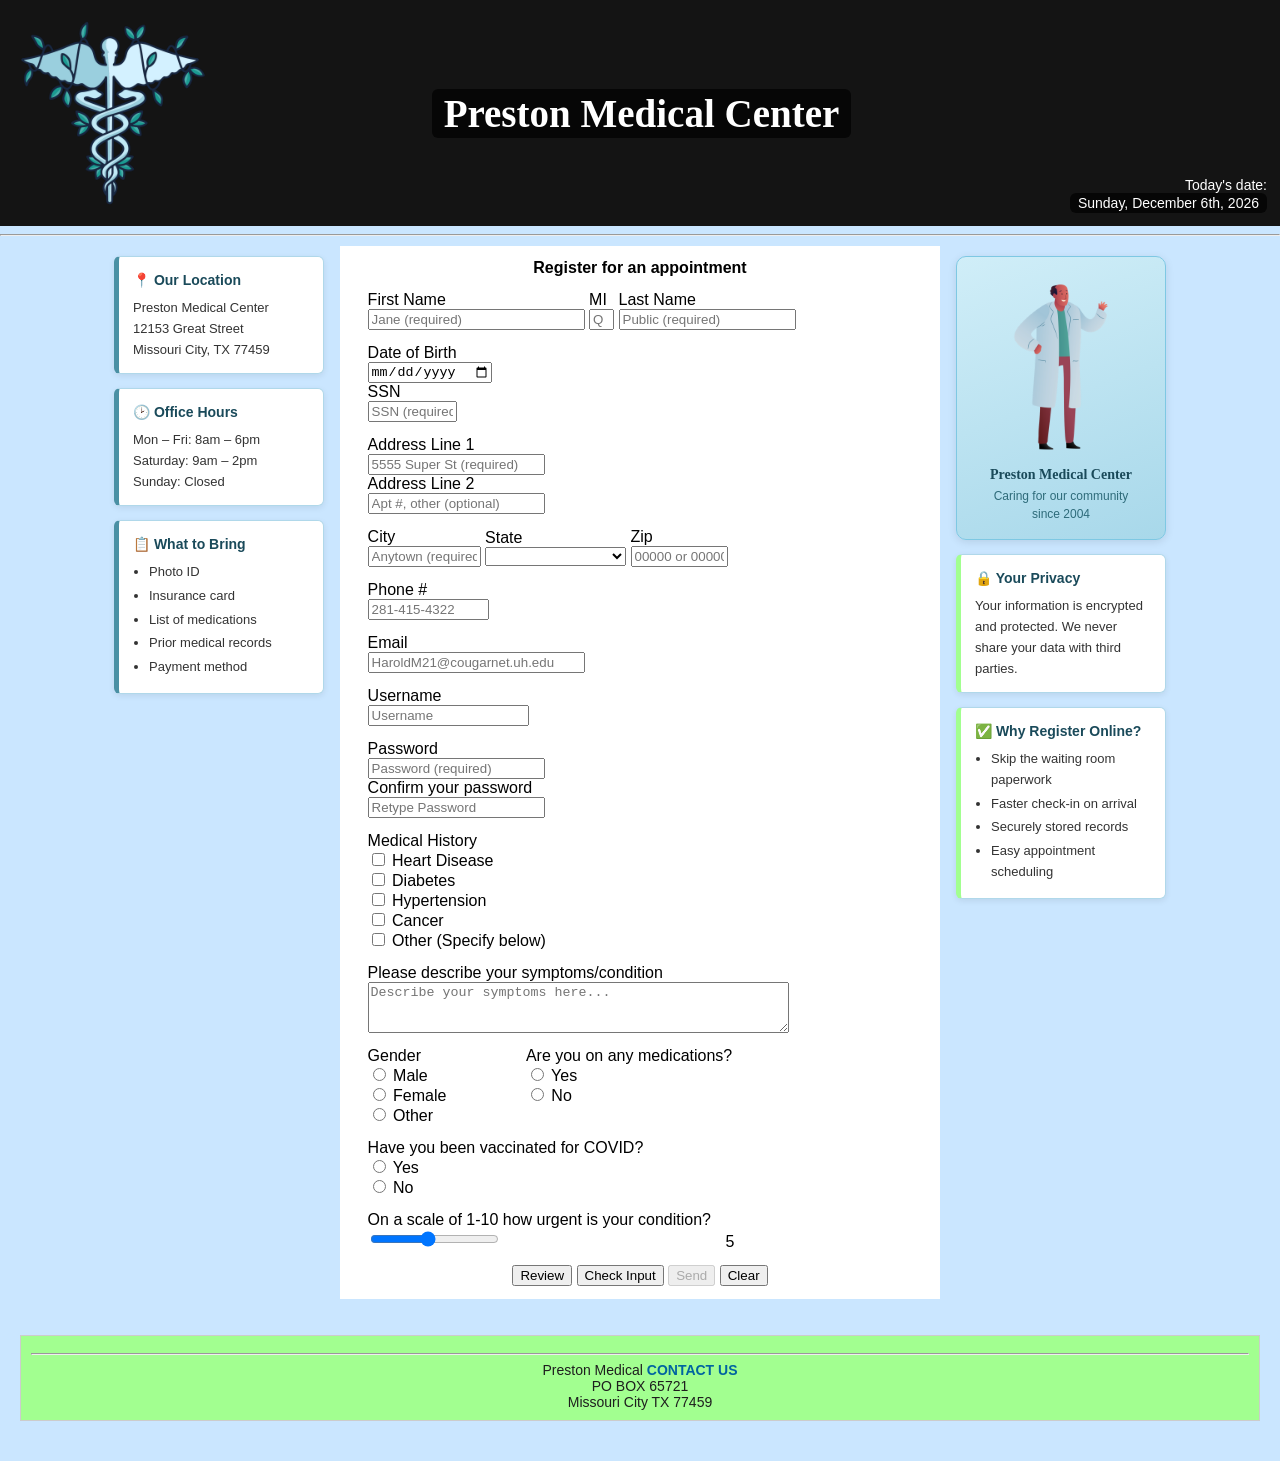
==== commit d06c2c6f: "Update index.html" ====
--- a/index.html
+++ b/index.html
@@ -16,19 +16,19 @@
  
     <body>
         <div id="header"> 
-            <table width="100%">
+            <table id="header-table">
                 <tr>
-                    <td>
-                        <img 
-                            id="logo" 
-                            src="SOMETHING.png" 
-                            alt="Preston Medical Logo"
-                            width="200"
-                            height="200"
-                        >
-                    </td>
-                    <td class="banner-title" style="width:100%;">Preston Medical Center</td>
-                    <td class="banner-date" style="white-space: nowrap;">Today's date: <span id="today"></span></td>
+                    <td id="header-logo">
+                            <span>
+                                  <img id="logo" 
+                                   src="SOMETHING.png" 
+                                   alt="Preston Medical Logo" 
+                                   width="200" 
+                                   height="200">
+                            </span>
+                        </td>
+                    <td class="banner-title"><span>Preston Medical Center</span></td>
+                    <td class="banner-date">Today's date: <span id="today"></span></td>
                 </tr>
             </table>
         </div>
@@ -123,7 +123,7 @@
                    name="DateOfBirth" 
                    required
                    oninvalid="this.setCustomValidity('Date of Birth is Required')"
-                   oninput="this.setCustomValidity('')"
+                   oninput="this.setCustomValidity(''); checkDOB()"
                    onblur="checkDOB()"
                    title="Enter your date of birth. Cannot be in the future or more than 120 years ago. Required.">
         </span>
@@ -413,7 +413,8 @@
             <input type="radio" id="female" name="gender" value="female">
                 <label for="female">Female</label><br>
             <input type="radio" id="othergender" name="gender" value="other">
-                <label for="othergender">Other</label>
+                <label for="othergender">Other</label><br>
+            <span id="gender_text" style="display:block; color:red;"></span>
         </span>
         <span style="display:inline-block; text-align:left; vertical-align: top">
             <label>Are you on any medications?</label><br>
@@ -421,6 +422,7 @@
                 <label for="medyes">Yes</label><br>
             <input type="radio" id="medno" name="medication" value="no">
                 <label for="medno">No</label><br>
+            <span id="medication_text" style="display:block; color:red;"></span>
         </span>
     </td>
     </tr>
@@ -433,6 +435,7 @@
                 <label for="vacyes">Yes</label><br>
             <input type="radio" id="vacno" name="vaccination" value="no">
                 <label for="vacno">No</label><br>
+            <span id="vaccination_text" style="display:block; color:red;"></span>
         </span>
     </td>
     </tr>
--- a/homework1.css
+++ b/homework1.css
@@ -2,12 +2,10 @@
  Program name: homework1.css
  Author: Cinque Preston
  Date created: 2026-02-15
- Date last edited: 2026-04-20
+ Date last edited: 2026-04-22
  Version: 1.3
  Description: External stylesheet for the Preston Medical Center
 */
-
-/*  Tag Selectors  */
 body 
 {
     background-color: rgb(202, 230, 255);
@@ -16,13 +14,11 @@
     margin: 0;
     padding: 0;
 }
-
 h1, h2, h3
 {
     font-family: Georgia, 'Times New Roman', serif;
     color: rgb(0, 80, 120);
 }
-
 /* Hyperlinks */
 a
 {
@@ -30,28 +26,47 @@
     text-decoration: none;
     font-weight: bold;
 }
-
 a:visited
 {
     color: rgb(90, 0, 130);
 }
-
 a:hover
 {
     text-decoration: underline;
     color: rgb(0, 60, 100);
 }
+#header
+{
+    background-color: rgb(20, 20, 20);
+    background-image: url("medic.png");
+    background-repeat: repeat;
+    background-size: 170px 170px;
+    min-height: 200px;
+}
+#header-table
+{
+    width: 100%;
+    border-collapse: separate;
+    border-spacing: 5px;
+}
+#header-table td
+{
+    vertical-align: middle;
+    padding: 8px;
+}
 
-/* ID Selectors */
-#header 
-{
-    background-color: rgb(162, 255, 144);
-    border: 1px solid #ccc;
-    margin: 20px;
-    padding: 10px;
-    font-family: 'Lucida Sans', 'Lucida Sans Regular', 'Lucida Grande', 'Lucida Sans Unicode', Geneva, Verdana, sans-serif;
-}
-
+.banner-date > span
+{
+    background: rgba(0,0,0,0.7);
+    border-radius: 6px;
+    padding: 2px 8px;
+    display: inline-block;
+    white-space: nowrap;
+}
+#header-logo
+{
+    width: 200px;
+}
 #footer
 {
     background-color: rgb(162, 255, 144);
@@ -62,8 +77,6 @@
     font-size: 14px;
     color: rgb(30, 30, 30);
 }
-
-
 /* Class selectors*/
 table.form, tr.form, td.form 
 {
@@ -76,25 +89,37 @@
     border-spacing: 12px;
     color: rgb(0, 0, 0);
 }
-
 .banner-title
 {
     font-weight: bold;
     font-size: 39px;
     text-align: center;
-    color: rgb(0, 70, 110);
+    color: rgb(255, 255, 255);
     font-family: Georgia, serif;
     width: 100%;
 }
-
+.banner-title span
+{
+    width: auto;
+    display: inline-block;
+    background: rgba(0,0,0,0.7);
+    border-radius: 6px;
+    padding: 2px 12px;
+}
 .banner-date
 {
     text-align: right;
-    vertical-align: bottom;
-    font-size: 14px;
-    color: rgb(40, 40, 40);
-}
-
+    vertical-align: bottom !important;
+    font-size: 14px;
+    color: rgb(255, 255, 255);
+    width: 200px;
+}
+/* Error messages */
+.error-msg
+{
+    display: block;
+    color: red;
+}
 #main-layout
 {
     display: flex;
@@ -104,12 +129,10 @@
     margin: 10px 20px;
     justify-content: center;
 }
-
 #body
 {
     flex: 0 0 auto;
 }
-
 /* Panels */
 #left-panel, #right-panel
 {
@@ -119,7 +142,6 @@
     gap: 14px;
     padding-top: 10px;
 }
-
 .info-card
 {
     background-color: #ffffff;
@@ -131,7 +153,6 @@
     font-size: 13px;
     line-height: 1.6;
 }
-
 .info-card h3
 {
     margin: 0 0 7px 0;
@@ -139,23 +160,19 @@
     color: #1a4a5a;
     font-family: 'Lucida Sans', Verdana, sans-serif;
 }
-
 .info-card p, .info-card ul
 {
     margin: 0;
     color: #333;
 }
-
 .info-card ul
 {
     padding-left: 16px;
 }
-
 .info-card li
 {
     margin-bottom: 3px;
 }
-
 /* right */
 .graphic-panel
 {
@@ -166,7 +183,6 @@
     border: 1px solid #7ec8e3;
     box-shadow: 0 2px 8px rgba(0,0,0,0.1);
 }
-
 .graphic-title
 {
     font-size: 14px;
@@ -175,7 +191,6 @@
     margin: 10px 0 4px;
     font-family: Georgia, serif;
 }
-
 .graphic-sub
 {
     font-size: 12px;
@@ -183,12 +198,10 @@
     margin: 0;
     line-height: 1.5;
 }
-
 .trust-card
 {
     border-left-color: rgb(162, 255, 144);
 }
-
 .doctor-img
 {
     width: 100%;
